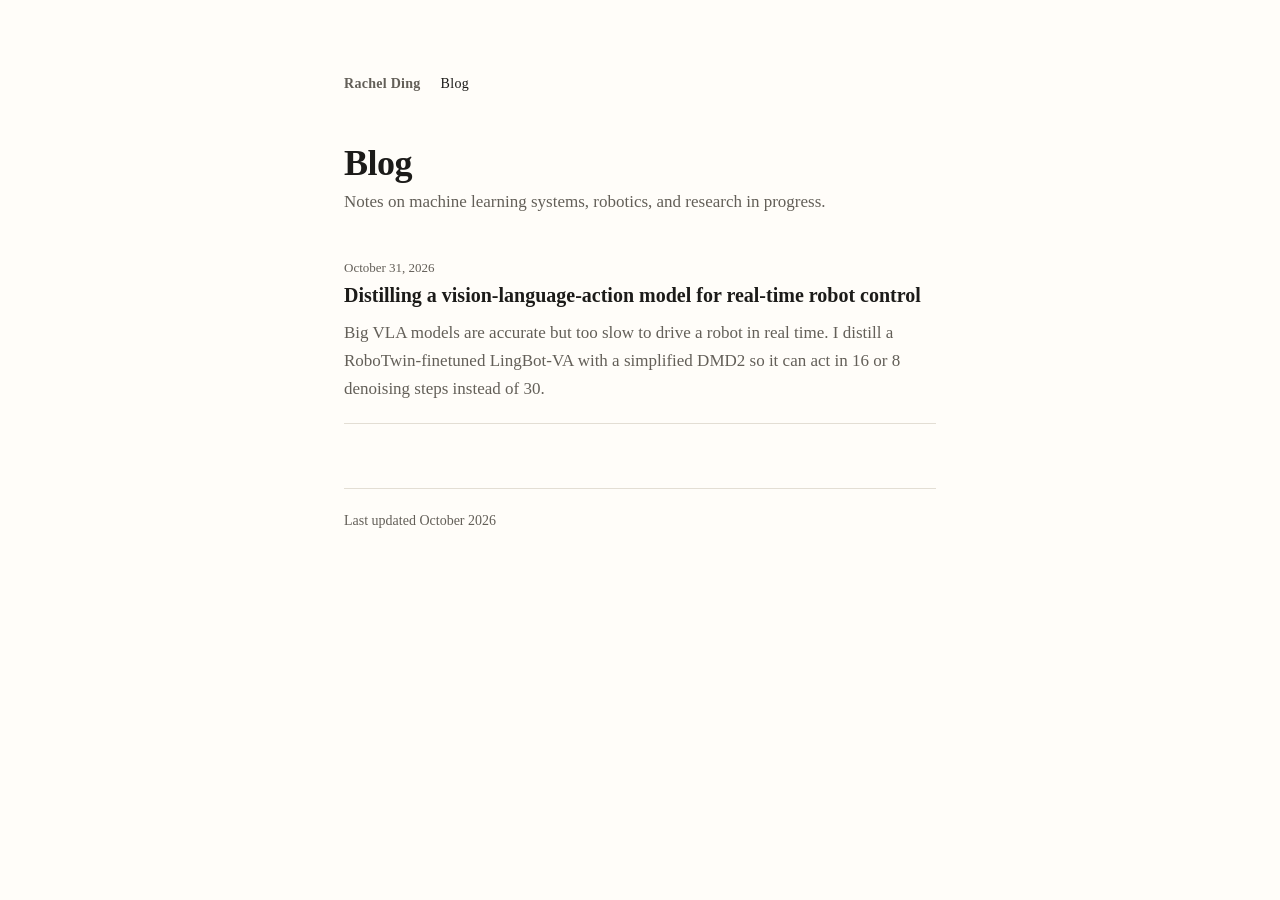
==== blog/index.html @ ac666054 "Add blog with post on distilling LingBot-VA Add a blog index and a first post describing the DMD2 di" ====
<!DOCTYPE html>
<html lang="en">
<head>
  <meta charset="utf-8">
  <meta name="viewport" content="width=device-width, initial-scale=1">

  <title>Blog &middot; Rachel Ding</title>
  <meta name="description" content="Notes on machine learning systems, robotics, and research in progress.">

  <meta property="og:title" content="Blog · Rachel Ding">
  <meta property="og:description" content="Notes on machine learning systems, robotics, and research in progress.">
  <meta property="og:type" content="website">
  <meta property="og:url" content="https://rding870.github.io/blog/">

  <link rel="stylesheet" href="../style.css">
  <link rel="icon" href="data:image/svg+xml,<svg xmlns='http://www.w3.org/2000/svg' viewBox='0 0 16 16'><text y='13' font-size='14'>📄</text></svg>">
</head>

<body>
<main>

  <nav class="site-nav" aria-label="Site">
    <a class="site-nav-home" href="../">Rachel Ding</a>
    <a href="./" aria-current="page">Blog</a>
  </nav>

  <header>
    <h1>Blog</h1>
    <p class="tagline">Notes on machine learning systems, robotics, and research in progress.</p>
  </header>

  <section id="posts">
    <ul class="post-list">
      <li>
        <time datetime="2026-10-31">October 31, 2026</time>
        <a class="post-list-title" href="distilling-lingbot-va.html">
          Distilling a vision-language-action model for real-time robot control
        </a>
        <p class="post-list-summary">
          Big VLA models are accurate but too slow to drive a robot in real time.
          I distill a RoboTwin-finetuned LingBot-VA with a simplified DMD2 so it
          can act in 16 or 8 denoising steps instead of 30.
        </p>
      </li>
    </ul>
  </section>

  <footer>
    <p>Last updated October 2026</p>
  </footer>

</main>
</body>
</html>
---- style.css ----
/* ---- Palette ------------------------------------------------------ */

:root {
  --bg:        #fffdf9;
  --text:      #1c1b19;
  --muted:     #635f58;
  --rule:      #e3ded4;
  --link:      #7a3418;
  --link-hover:#b04a20;
}

@media (prefers-color-scheme: dark) {
  :root {
    --bg:        #161513;
    --text:      #e8e4dc;
    --muted:     #a09a90;
    --rule:      #33302b;
    --link:      #e0956a;
    --link-hover:#f4b98d;
  }
}

/* ---- Base --------------------------------------------------------- */

*, *::before, *::after { box-sizing: border-box; }

html { -webkit-text-size-adjust: 100%; }

body {
  margin: 0;
  background: var(--bg);
  color: var(--text);
  font-family: "Charter", "Bitstream Charter", "Sitka Text", Cambria, Georgia, serif;
  font-size: 1.0625rem;
  line-height: 1.65;
  -webkit-font-smoothing: antialiased;
}

main {
  max-width: 40rem;
  margin: 0 auto;
  padding: 4.5rem 1.5rem 3rem;
}

p { margin: 0 0 1.1em; }

a {
  color: var(--link);
  text-decoration: none;
  border-bottom: 1px solid color-mix(in srgb, var(--link) 35%, transparent);
}

a:hover {
  color: var(--link-hover);
  border-bottom-color: var(--link-hover);
}

/* ---- Header ------------------------------------------------------- */

header { margin-bottom: 2.5rem; }

h1 {
  margin: 0 0 0.25rem;
  font-size: 2.25rem;
  font-weight: 600;
  letter-spacing: -0.015em;
  line-height: 1.15;
}

.tagline {
  margin: 0;
  color: var(--muted);
  font-size: 1.0625rem;
}

/* ---- Sections ----------------------------------------------------- */

section { margin-bottom: 2.75rem; }

h2 {
  margin: 0 0 1rem;
  padding-bottom: 0.35rem;
  border-bottom: 1px solid var(--rule);
  font-size: 0.8125rem;
  font-weight: 600;
  letter-spacing: 0.12em;
  text-transform: uppercase;
  color: var(--muted);
}

h3 {
  margin: 1.75rem 0 0.5rem;
  font-size: 1rem;
  font-weight: 600;
}

.note {
  color: var(--muted);
  font-size: 0.875rem;
  margin-bottom: 1.25rem;
}

/* ---- About -------------------------------------------------------- */

.portrait {
  float: right;
  width: 10rem;
  aspect-ratio: 1;
  object-fit: cover;
  object-position: 60% center;   /* source is landscape; subject sits right of centre */
  margin: 0.25rem 0 1rem 1.75rem;
  border-radius: 3px;
  filter: grayscale(15%);
}

.links {
  clear: both;
  list-style: none;
  display: flex;
  flex-wrap: wrap;
  gap: 0.4rem 1.1rem;
  margin: 1.5rem 0 0;
  padding: 0;
  font-size: 0.9375rem;
}

/* ---- Publications ------------------------------------------------- */

.pubs {
  list-style: none;
  margin: 0;
  padding: 0;
}

.pubs > li {
  margin-bottom: 1.6rem;
  padding-left: 1.5rem;
  text-indent: -1.5rem;      /* hanging indent, as in a reference list */
}

.pub-title { font-weight: 600; }

.authors  { color: var(--text); }
.venue    { color: var(--muted); font-style: italic; }

.pub-links {
  display: block;
  margin-top: 0.2rem;
  text-indent: 0;
  font-size: 0.875rem;
}

.pub-links a { margin-right: 0.85rem; }

/* ---- Timeline (education / experience) ---------------------------- */

.timeline {
  display: grid;
  grid-template-columns: 9.5rem 1fr;
  gap: 0.45rem 1rem;
  margin: 0;
}

.timeline dt {
  color: var(--muted);
  font-size: 0.9375rem;
  font-variant-numeric: tabular-nums;
}

.timeline dd { margin: 0; }

/* ---- Footer ------------------------------------------------------- */

footer {
  margin-top: 4rem;
  padding-top: 1.25rem;
  border-top: 1px solid var(--rule);
  color: var(--muted);
  font-size: 0.875rem;
}

footer p { margin: 0; }

/* ---- Site nav (blog pages) ---------------------------------------- */

.site-nav {
  display: flex;
  gap: 1.25rem;
  margin-bottom: 3rem;
  font-size: 0.875rem;
  letter-spacing: 0.02em;
}

.site-nav a {
  color: var(--muted);
  border-bottom: none;
}

.site-nav a:hover,
.site-nav a[aria-current="page"] { color: var(--text); }

.site-nav-home { font-weight: 600; }

/* ---- Blog index --------------------------------------------------- */

.post-list {
  list-style: none;
  margin: 0;
  padding: 0;
}

.post-list > li {
  padding: 1.25rem 0;
  border-bottom: 1px solid var(--rule);
}

.post-list > li:first-child { padding-top: 0; }

.post-list time {
  display: block;
  margin-bottom: 0.25rem;
  color: var(--muted);
  font-size: 0.8125rem;
  font-variant-numeric: tabular-nums;
}

.post-list-title {
  font-size: 1.25rem;
  font-weight: 600;
  line-height: 1.3;
  color: var(--text);
  border-bottom: none;
}

.post-list-title:hover { color: var(--link); }

.post-list-summary {
  margin: 0.5rem 0 0;
  color: var(--muted);
}

/* ---- Article ------------------------------------------------------ */

.article-main { max-width: 42rem; }

.post-header { margin-bottom: 2.5rem; }

.eyebrow {
  margin: 0 0 0.75rem;
  font-size: 0.75rem;
  font-weight: 600;
  letter-spacing: 0.14em;
  text-transform: uppercase;
  color: var(--link);
}

.post-header h1 {
  font-size: 2.125rem;
  line-height: 1.2;
  margin-bottom: 0.75rem;
  text-wrap: balance;
}

.dek {
  margin: 0 0 1rem;
  font-size: 1.25rem;
  line-height: 1.45;
  color: var(--muted);
  text-wrap: pretty;
}

.post-meta {
  margin: 0;
  color: var(--muted);
  font-size: 0.8125rem;
}

.sep { margin: 0 0.35em; opacity: 0.6; }

.post h2 {
  margin-top: 3rem;
  font-size: 1.5rem;
  font-weight: 600;
  letter-spacing: -0.01em;
  text-transform: none;
  color: var(--text);
  font-family: inherit;
  border-bottom: none;
  padding-bottom: 0;
  line-height: 1.25;
}

.post h3 {
  margin: 2rem 0 0.6rem;
  font-size: 1.125rem;
}

.post p { text-wrap: pretty; }

.post code {
  font-family: inherit;
  font-size: 0.875em;
  padding: 0.1em 0.35em;
  border-radius: 3px;
  background: color-mix(in srgb, var(--text) 6%, transparent);
}

.post abbr { text-decoration: none; border-bottom: 1px dotted var(--muted); cursor: help; }

.step-num {
  display: inline-block;
  margin-right: 0.6rem;
  padding: 0.1em 0.55em;
  border-radius: 999px;
  background: var(--link);
  color: var(--bg);
  font-size: 0.6875rem;
  font-weight: 600;
  letter-spacing: 0.08em;
  text-transform: uppercase;
  vertical-align: 0.15em;
}

/* Table of contents */

.toc {
  margin: 0 0 2.5rem;
  padding: 1rem 1.25rem;
  border: 1px solid var(--rule);
  border-radius: 4px;
  font-size: 0.875rem;
}

.toc-title {
  margin: 0 0 0.5rem;
  font-size: 0.6875rem;
  font-weight: 600;
  letter-spacing: 0.14em;
  text-transform: uppercase;
  color: var(--muted);
}

.toc ol {
  margin: 0;
  padding-left: 1.25rem;
  columns: 2;
  column-gap: 2rem;
}

.toc li { margin: 0.15rem 0; break-inside: avoid; }
.toc a { border-bottom: none; }

/* Numbered steps */

.steps {
  margin: 0 0 1.25rem;
  padding-left: 0;
  list-style: none;
  counter-reset: step;
}

.steps > li {
  position: relative;
  padding-left: 2.5rem;
  margin-bottom: 0.9rem;
  counter-increment: step;
}

.steps > li::before {
  content: counter(step);
  position: absolute;
  left: 0;
  top: 0.15em;
  width: 1.6rem;
  height: 1.6rem;
  border-radius: 50%;
  border: 1px solid var(--rule);
  color: var(--muted);
  font-size: 0.75rem;
  font-weight: 600;
  display: flex;
  align-items: center;
  justify-content: center;
}

.steps-compact > li { margin-bottom: 0.5rem; }

/* Inference-loop figure */

.flow {
  margin: 1.5rem 0 1.75rem;
  padding: 1.25rem 1.25rem 1rem;
  border-left: 3px solid var(--link);
  background: color-mix(in srgb, var(--link) 5%, transparent);
  border-radius: 0 4px 4px 0;
}

.flow-steps {
  margin: 0;
  padding: 0;
  list-style: none;
}

.flow-steps li {
  position: relative;
  padding-left: 5.5rem;
  margin-bottom: 0.55rem;
}

.flow-steps li:last-child { margin-bottom: 0; }

.flow-label {
  position: absolute;
  left: 0;
  top: 0.2em;
  font-size: 0.6875rem;
  font-weight: 600;
  letter-spacing: 0.12em;
  text-transform: uppercase;
  color: var(--link);
}

.flow figcaption,
figure figcaption {
  margin-top: 0.85rem;
  padding-top: 0.6rem;
  border-top: 1px solid var(--rule);
  color: var(--muted);
  font-size: 0.875rem;
}

/* Stat tiles */

.stat-row {
  display: grid;
  grid-template-columns: repeat(3, 1fr);
  gap: 1rem;
  margin: 1.75rem 0 2rem;
}

.stat {
  padding: 1rem 1.1rem;
  border: 1px solid var(--rule);
  border-radius: 4px;
}

.stat-value {
  display: block;
  font-size: 1.875rem;
  font-weight: 600;
  letter-spacing: -0.02em;
  line-height: 1.1;
  font-variant-numeric: tabular-nums;
}

.stat-label {
  display: block;
  margin-top: 0.35rem;
  color: var(--muted);
  font-size: 0.75rem;
  line-height: 1.4;
}

/* Model roles */

.roles { margin: 0 0 1.25rem; }

.roles dt {
  margin-top: 1rem;
  font-weight: 600;
}

.roles dt:first-child { margin-top: 0; }

.roles .alias {
  font-weight: 400;
  color: var(--muted);
}

.roles dd { margin: 0.2rem 0 0; }

/* Display math */

.math {
  margin: 0.75rem 0 1.1rem;
  padding: 0.5rem 0;
  text-align: center;
  font-size: 1.125rem;
}

var { font-style: italic; }

/* Callouts */

.callout {
  margin: 1.5rem 0;
  padding: 1rem 1.25rem;
  border-left: 3px solid var(--rule);
  background: color-mix(in srgb, var(--text) 3.5%, transparent);
  border-radius: 0 4px 4px 0;
  font-size: 0.9875rem;
}

.callout p:last-child { margin-bottom: 0; }

.callout-title {
  margin: 0 0 0.4rem;
  font-size: 0.6875rem;
  font-weight: 600;
  letter-spacing: 0.14em;
  text-transform: uppercase;
  color: var(--muted);
}

.callout-summary { border-left-color: var(--link); }

.callout-pending {
  border-left-style: dashed;
  color: var(--muted);
}

/* Tables */

.table-wrap {
  overflow-x: auto;
  margin: 1.25rem 0 1.5rem;
}

.post table {
  width: 100%;
  border-collapse: collapse;
  font-size: 0.875rem;
  font-variant-numeric: tabular-nums;
}

.post th,
.post td {
  padding: 0.5rem 0.75rem;
  text-align: left;
  border-bottom: 1px solid var(--rule);
}

.post th {
  font-size: 0.6875rem;
  font-weight: 600;
  letter-spacing: 0.1em;
  text-transform: uppercase;
  color: var(--muted);
  border-bottom: 2px solid var(--rule);
}

.post td:first-child { font-weight: 600; }

.row-teacher td { background: color-mix(in srgb, var(--link) 6%, transparent); }

.sources td { vertical-align: top; }
.sources td:first-child { font-weight: 400; }
.sources code { white-space: nowrap; }
.sources .sub { color: var(--muted); font-size: 0.8125rem; }

.refs { padding-left: 1.25rem; margin: 0 0 1.25rem; }
.refs li { margin-bottom: 0.6rem; }

/* ---- Home: writing list ------------------------------------------- */

.writing {
  list-style: none;
  margin: 0;
  padding: 0;
}

.writing > li { margin-bottom: 0.9rem; }

.writing time {
  display: block;
  color: var(--muted);
  font-size: 0.8125rem;
  font-variant-numeric: tabular-nums;
}

.more {
  display: block;
  margin-top: 0.5rem;
  font-size: 0.875rem;
}

/* ---- Small screens ------------------------------------------------ */

@media (max-width: 34rem) {
  main { padding-top: 3rem; }
  h1 { font-size: 1.875rem; }

  .portrait {
    float: none;
    display: block;
    margin: 0 0 1.25rem;
    width: 8rem;
  }

  .timeline {
    grid-template-columns: 1fr;
    gap: 0.15rem;
  }

  .timeline dd { margin-bottom: 0.75rem; }

  .post-header h1 { font-size: 1.75rem; }
  .dek { font-size: 1.125rem; }
  .toc ol { columns: 1; }
  .stat-row { grid-template-columns: 1fr; gap: 0.6rem; }
  .flow-steps li { padding-left: 0; }
  .flow-label { position: static; display: block; margin-bottom: 0.1rem; }
}

/* ---- Print (people do print these) -------------------------------- */

@media print {
  :root { --bg: #fff; --text: #000; --muted: #444; --link: #000; }
  main { max-width: none; padding: 0; }
  .portrait { display: none; }
  a { border-bottom: none; }
  .site-nav, .toc { display: none; }
}
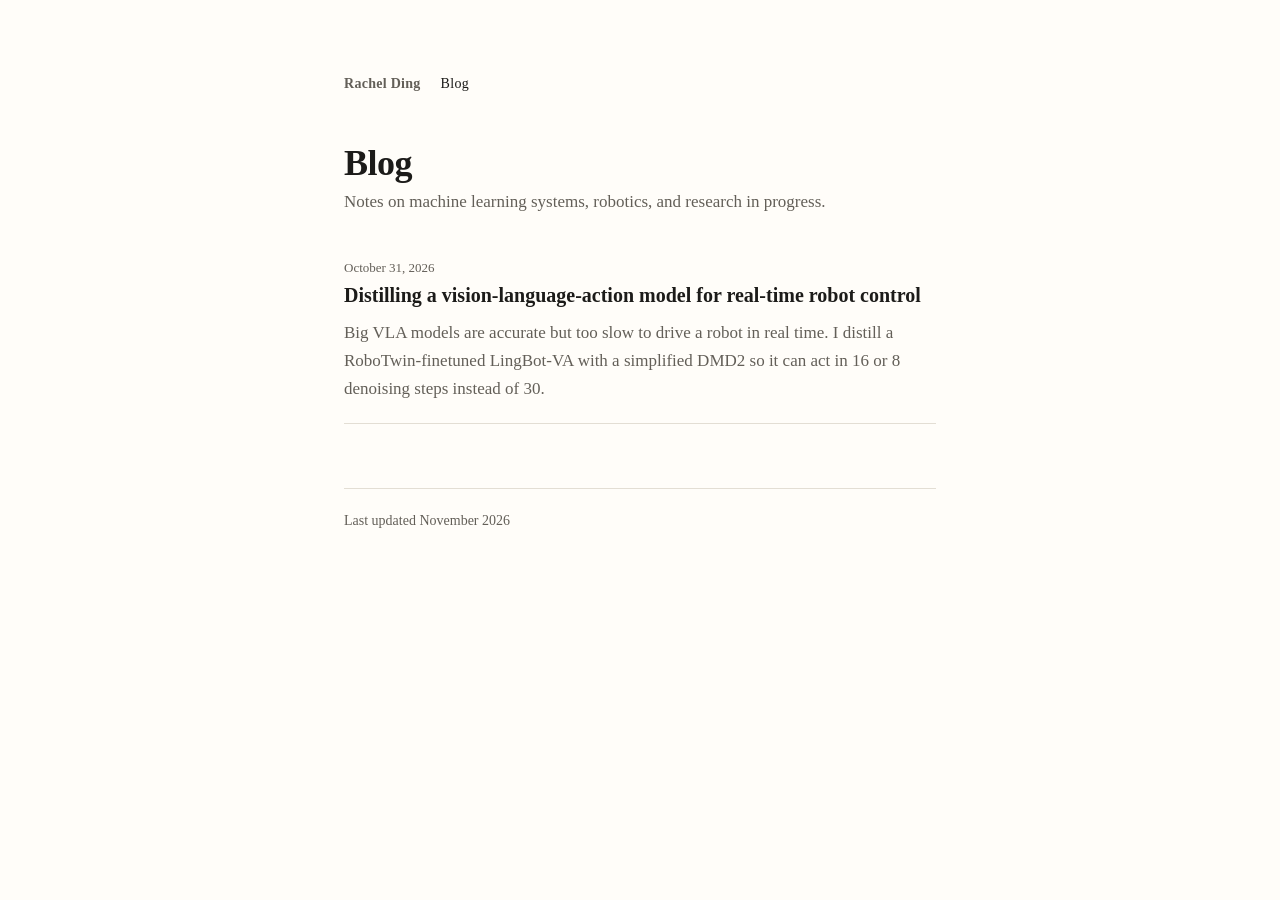
==== commit 312b8aa9: "Tidy distillation post after final results Reword the summary callout now that results are in, fix a" ====
--- a/blog/index.html
+++ b/blog/index.html
@@ -46,7 +46,7 @@
   </section>
 
   <footer>
-    <p>Last updated October 2026</p>
+    <p>Last updated November 2026</p>
   </footer>
 
 </main>
--- a/style.css
+++ b/style.css
@@ -553,6 +553,9 @@
 
 .row-teacher td { background: color-mix(in srgb, var(--link) 6%, transparent); }
 
+.results td:not(:first-child) { text-align: right; }
+.results th:not(:first-child) { text-align: right; }
+
 .sources td { vertical-align: top; }
 .sources td:first-child { font-weight: 400; }
 .sources code { white-space: nowrap; }
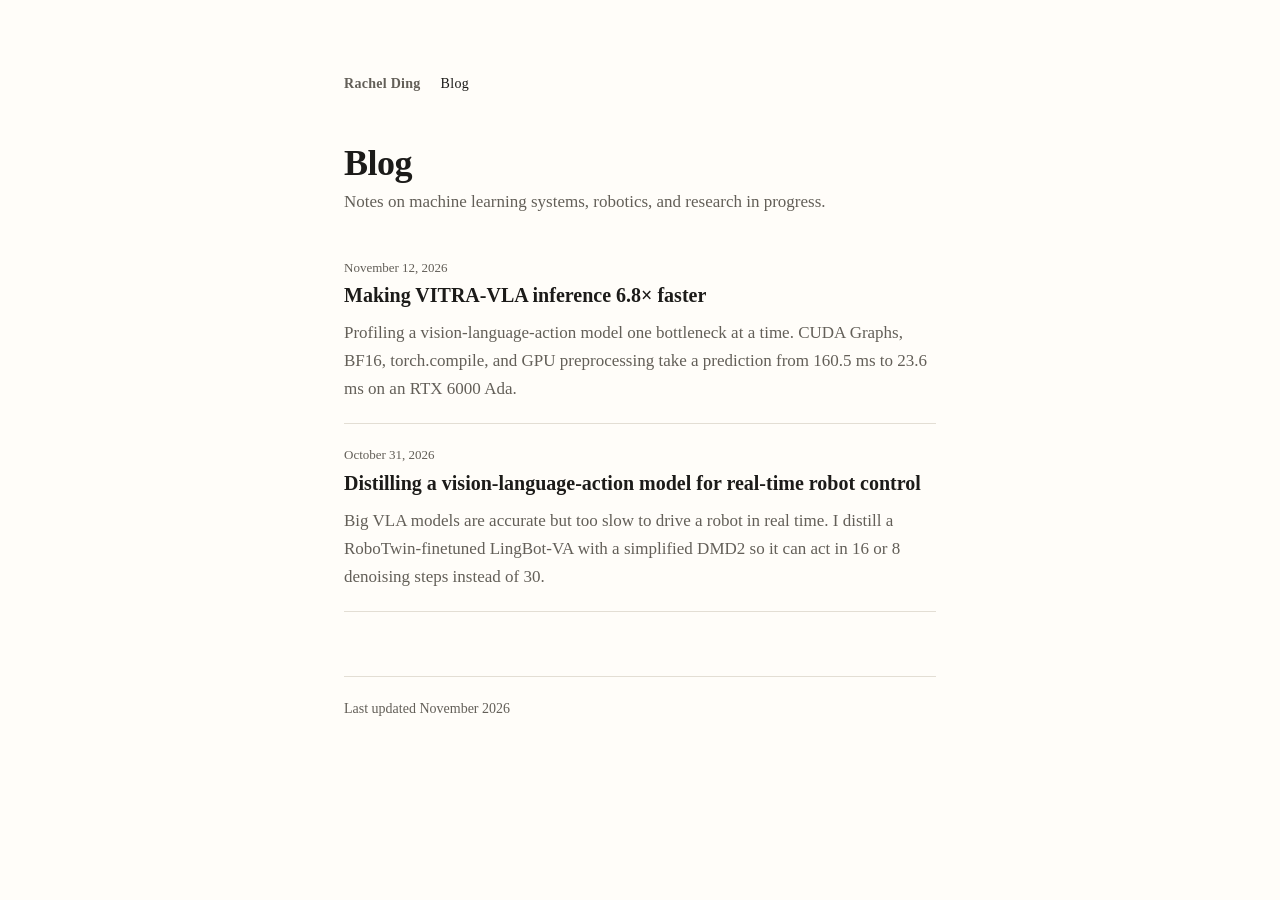
==== commit 6f968984: "Add post on optimizing VITRA-VLA inference Co-Authored-By: Claude Fable 5.1 <noreply@anthropic.com>" ====
--- a/blog/index.html
+++ b/blog/index.html
@@ -12,7 +12,7 @@
   <meta property="og:type" content="website">
   <meta property="og:url" content="https://rding870.github.io/blog/">
 
-  <link rel="stylesheet" href="../style.css">
+  <link rel="stylesheet" href="../style.css?v=2">
   <link rel="icon" href="data:image/svg+xml,<svg xmlns='http://www.w3.org/2000/svg' viewBox='0 0 16 16'><text y='13' font-size='14'>📄</text></svg>">
 </head>
 
@@ -31,6 +31,17 @@
 
   <section id="posts">
     <ul class="post-list">
+      <li>
+        <time datetime="2026-11-12">November 12, 2026</time>
+        <a class="post-list-title" href="optimizing-vitra-vla-inference.html">
+          Making VITRA-VLA inference 6.8&times; faster
+        </a>
+        <p class="post-list-summary">
+          Profiling a vision-language-action model one bottleneck at a time.
+          CUDA Graphs, BF16, torch.compile, and GPU preprocessing take a
+          prediction from 160.5 ms to 23.6 ms on an RTX 6000 Ada.
+        </p>
+      </li>
       <li>
         <time datetime="2026-10-31">October 31, 2026</time>
         <a class="post-list-title" href="distilling-lingbot-va.html">
--- a/style.css
+++ b/style.css
@@ -100,26 +100,38 @@
   margin-bottom: 1.25rem;
 }
 
-/* ---- About -------------------------------------------------------- */
+/* ---- Intro ---------------------------------------------------------- */
+
+.intro {
+  display: grid;
+  grid-template-columns: 1fr auto;
+  gap: 2.5rem;
+  align-items: start;
+  margin-bottom: 3.5rem;
+}
+
+.intro h1 { margin-bottom: 0.2rem; }
+
+.intro .tagline { margin-bottom: 1.4rem; }
+
+.bio { margin: 0; max-width: 32rem; text-wrap: pretty; }
 
 .portrait {
-  float: right;
-  width: 10rem;
+  width: 9.5rem;
   aspect-ratio: 1;
   object-fit: cover;
   object-position: 60% center;   /* source is landscape; subject sits right of centre */
-  margin: 0.25rem 0 1rem 1.75rem;
-  border-radius: 3px;
+  margin-top: 0.4rem;
+  border-radius: 6px;
   filter: grayscale(15%);
 }
 
 .links {
-  clear: both;
   list-style: none;
   display: flex;
   flex-wrap: wrap;
-  gap: 0.4rem 1.1rem;
-  margin: 1.5rem 0 0;
+  gap: 0.4rem 1.25rem;
+  margin: 1.4rem 0 0;
   padding: 0;
   font-size: 0.9375rem;
 }
@@ -132,25 +144,22 @@
   padding: 0;
 }
 
-.pubs > li {
-  margin-bottom: 1.6rem;
-  padding-left: 1.5rem;
-  text-indent: -1.5rem;      /* hanging indent, as in a reference list */
-}
-
-.pub-title { font-weight: 600; }
-
-.authors  { color: var(--text); }
-.venue    { color: var(--muted); font-style: italic; }
-
-.pub-links {
+.pubs > li { margin-bottom: 1.25rem; }
+
+.pub-title {
+  font-weight: 600;
+  color: var(--text);
+  border-bottom: none;
+}
+
+.pub-title:hover { color: var(--link); }
+
+.pub-meta {
   display: block;
-  margin-top: 0.2rem;
-  text-indent: 0;
-  font-size: 0.875rem;
-}
-
-.pub-links a { margin-right: 0.85rem; }
+  margin-top: 0.15rem;
+  color: var(--muted);
+  font-size: 0.9375rem;
+}
 
 /* ---- Timeline (education / experience) ---------------------------- */
 
@@ -429,6 +438,22 @@
   font-size: 0.875rem;
 }
 
+/* Video figure */
+
+.video {
+  margin: 1.75rem 0 2rem;
+}
+
+.video video {
+  display: block;
+  width: 100%;
+  max-width: 100%;
+  height: auto;
+  margin: 0 auto;
+  border-radius: 4px;
+  background: #000;
+}
+
 /* Stat tiles */
 
 .stat-row {
@@ -582,8 +607,8 @@
 }
 
 .more {
-  display: block;
-  margin-top: 0.5rem;
+  display: inline-block;
+  margin-top: 0.75rem;
   font-size: 0.875rem;
 }
 
@@ -593,11 +618,15 @@
   main { padding-top: 3rem; }
   h1 { font-size: 1.875rem; }
 
+  .intro {
+    grid-template-columns: 1fr;
+    gap: 1.25rem;
+  }
+
   .portrait {
-    float: none;
-    display: block;
-    margin: 0 0 1.25rem;
-    width: 8rem;
+    order: -1;
+    width: 7rem;
+    margin-top: 0;
   }
 
   .timeline {
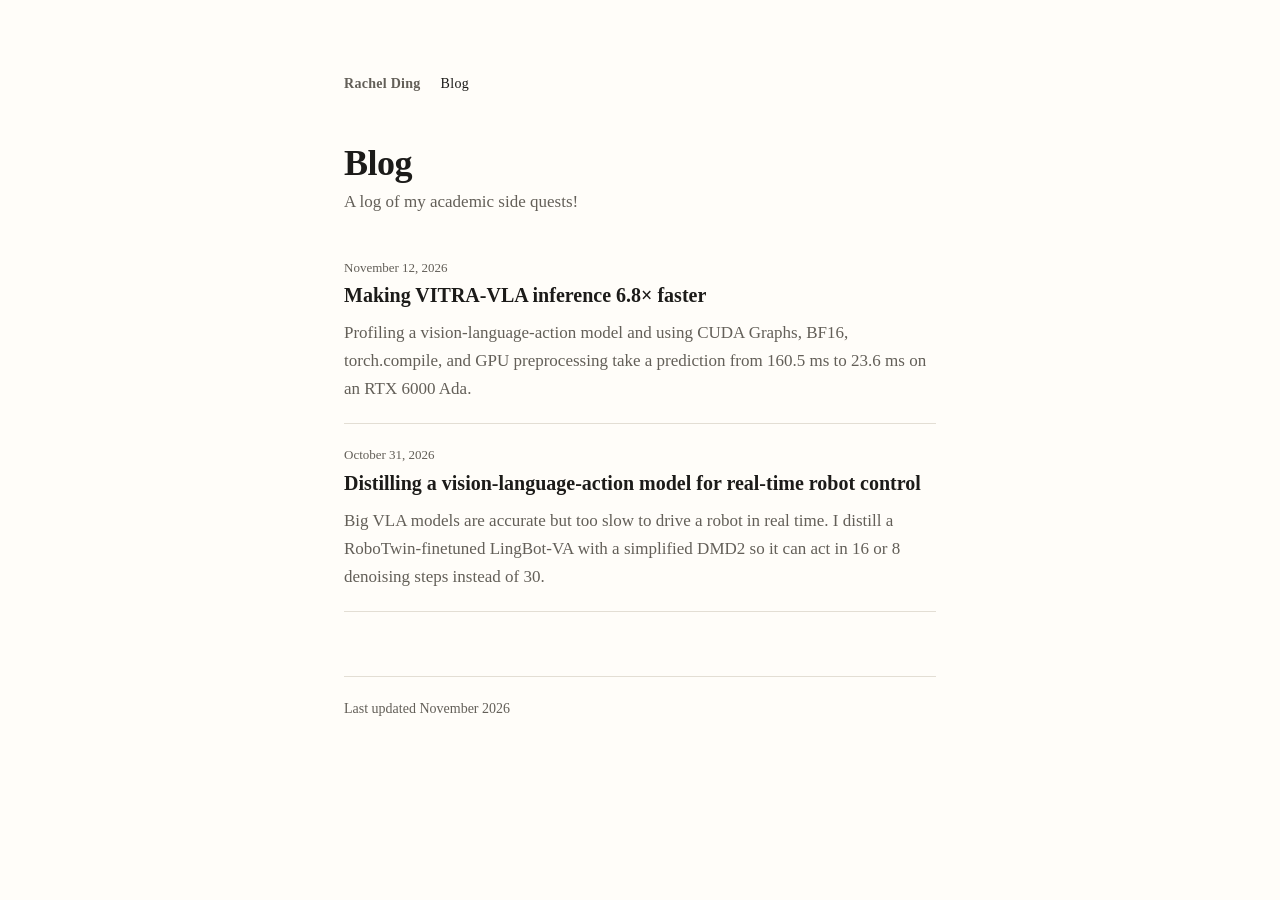
==== commit 9ff604f4: "fix wording" ====
--- a/blog/index.html
+++ b/blog/index.html
@@ -26,7 +26,7 @@
 
   <header>
     <h1>Blog</h1>
-    <p class="tagline">Notes on machine learning systems, robotics, and research in progress.</p>
+    <p class="tagline">A log of my academic side quests!</p>
   </header>
 
   <section id="posts">
@@ -37,7 +37,7 @@
           Making VITRA-VLA inference 6.8&times; faster
         </a>
         <p class="post-list-summary">
-          Profiling a vision-language-action model one bottleneck at a time.
+          Profiling a vision-language-action model and using
           CUDA Graphs, BF16, torch.compile, and GPU preprocessing take a
           prediction from 160.5 ms to 23.6 ms on an RTX 6000 Ada.
         </p>
